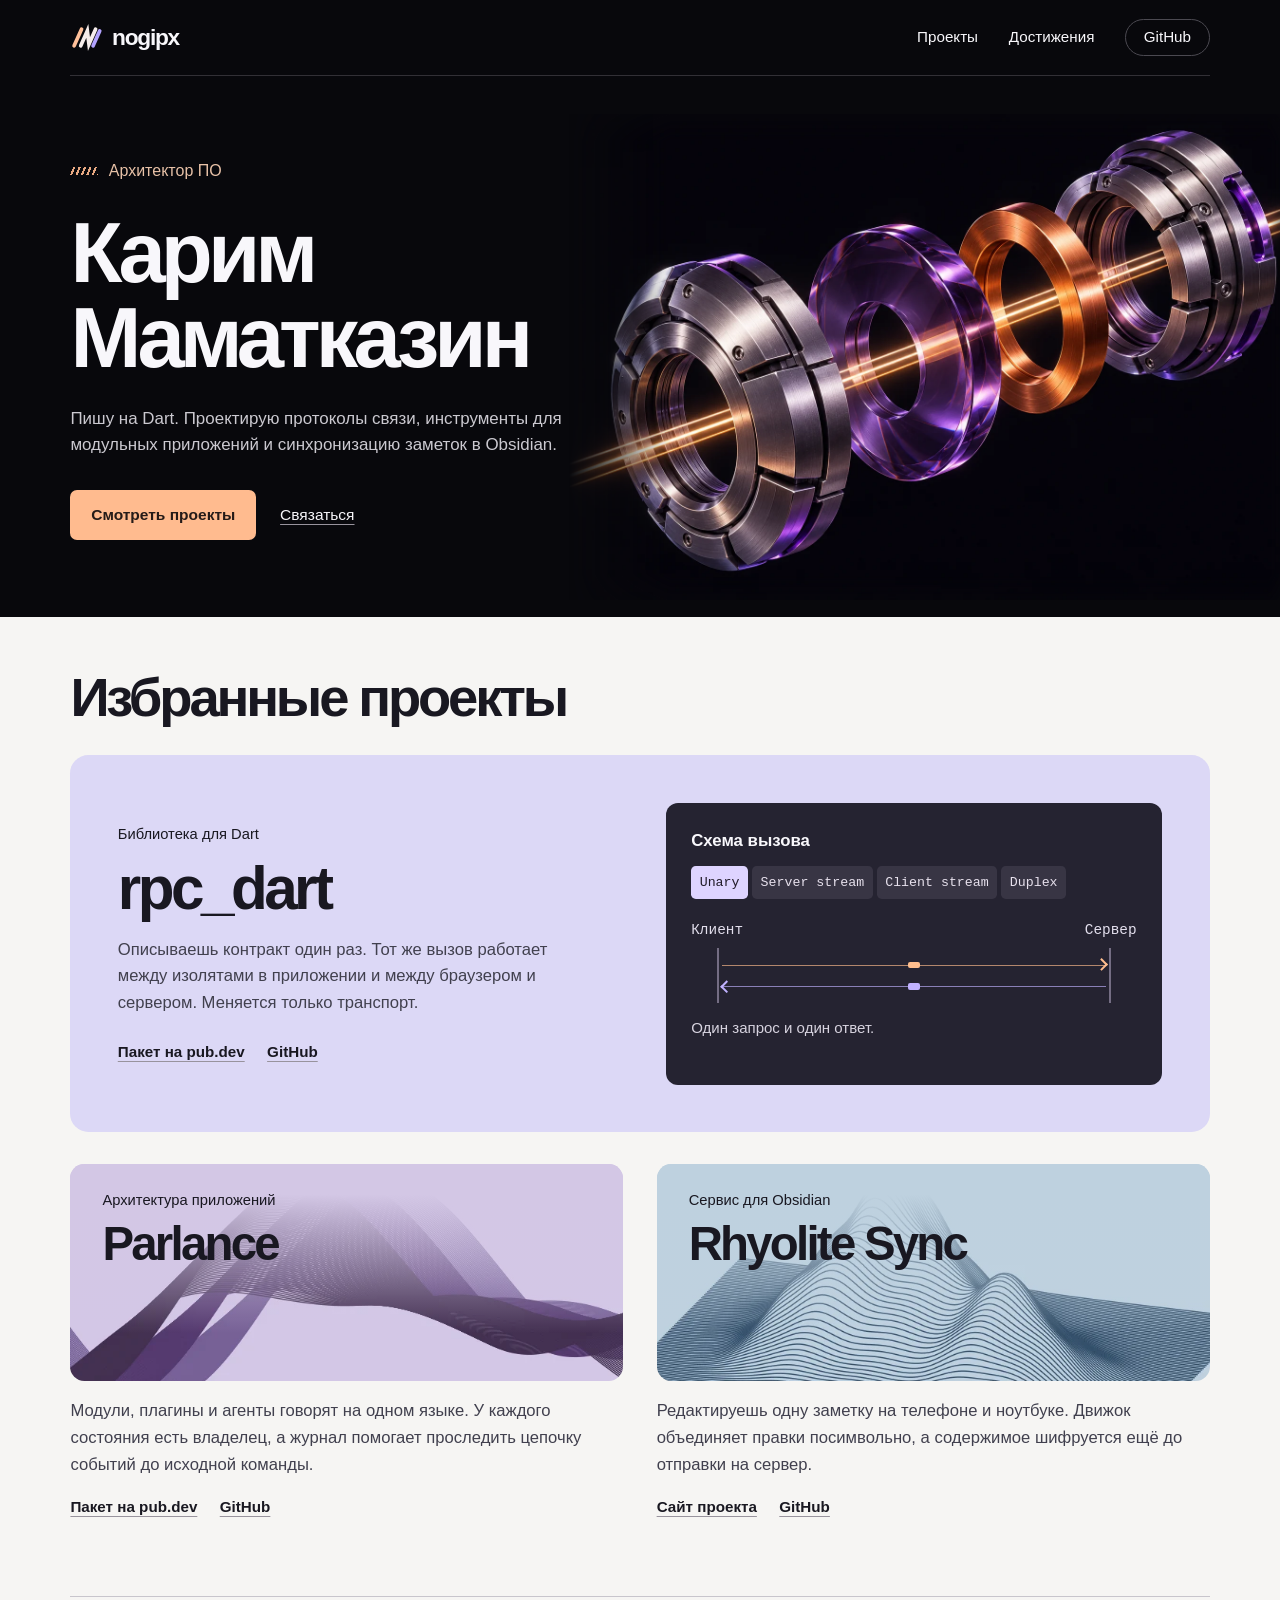
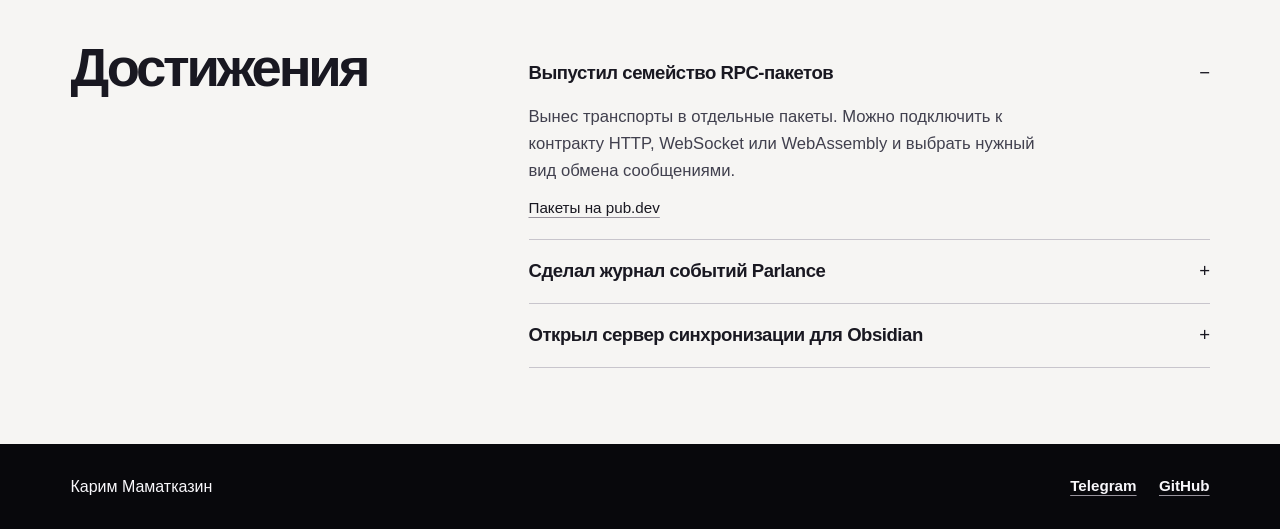
==== portfolio/index.html @ 8c1f3dde "portfolio test" ====
<!doctype html>
<html lang="ru">
<head>
  <meta charset="utf-8">
  <meta name="viewport" content="width=device-width, initial-scale=1">
  <meta http-equiv="refresh" content="0; url=web/index.html">
  <title>Карим Маматказин — nogipx</title>
</head>
<body><a href="web/index.html">Открыть портфолио</a></body>
</html>
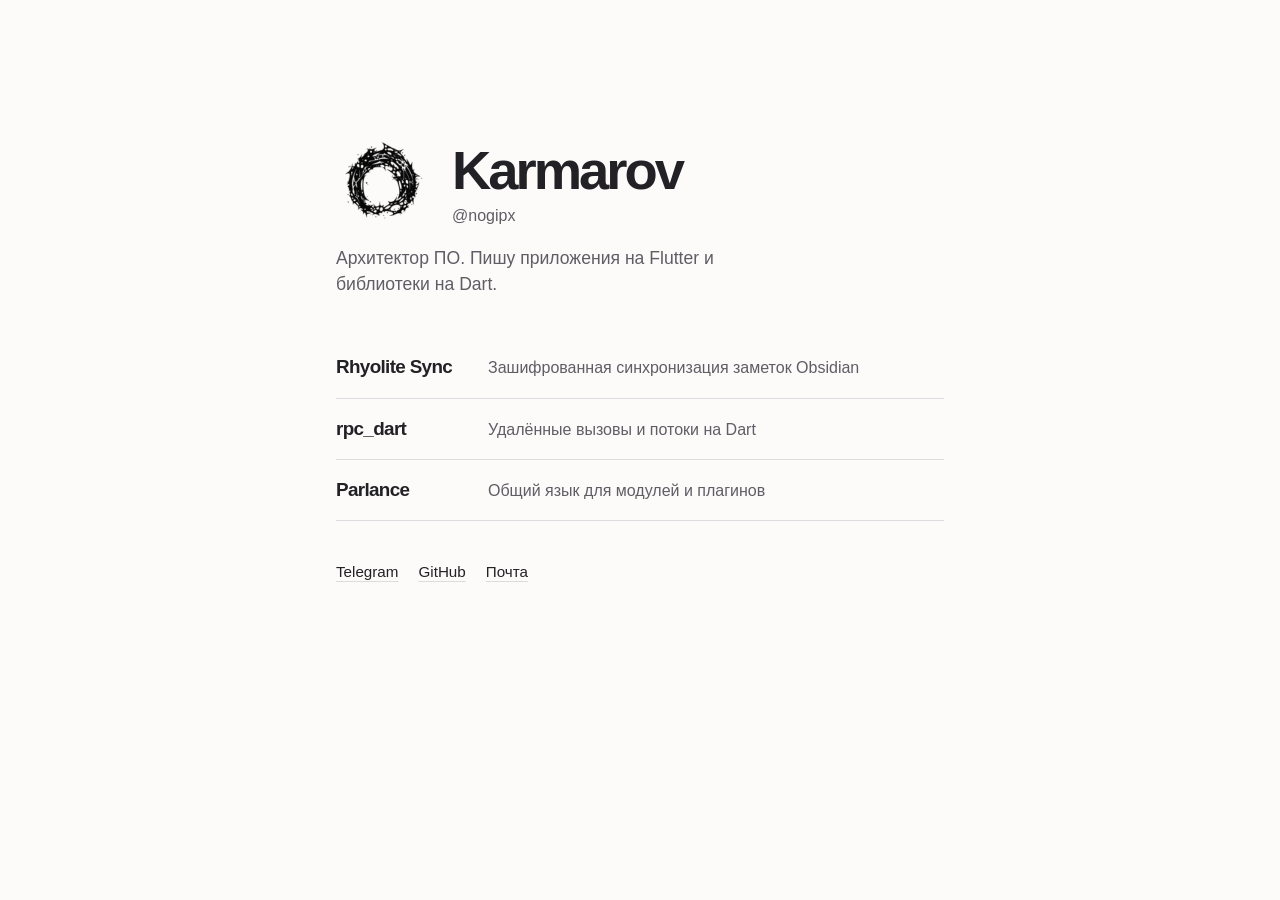
==== commit 26de8075: "Build the Karmarov personal site with an ensō logo" ====
--- a/portfolio/index.html
+++ b/portfolio/index.html
@@ -4,7 +4,7 @@
   <meta charset="utf-8">
   <meta name="viewport" content="width=device-width, initial-scale=1">
   <meta http-equiv="refresh" content="0; url=web/index.html">
-  <title>Карим Маматказин — nogipx</title>
+  <title>Karmarov (@nogipx)</title>
 </head>
-<body><a href="web/index.html">Открыть портфолио</a></body>
+<body><a href="web/index.html">Открыть личную страницу</a></body>
 </html>
